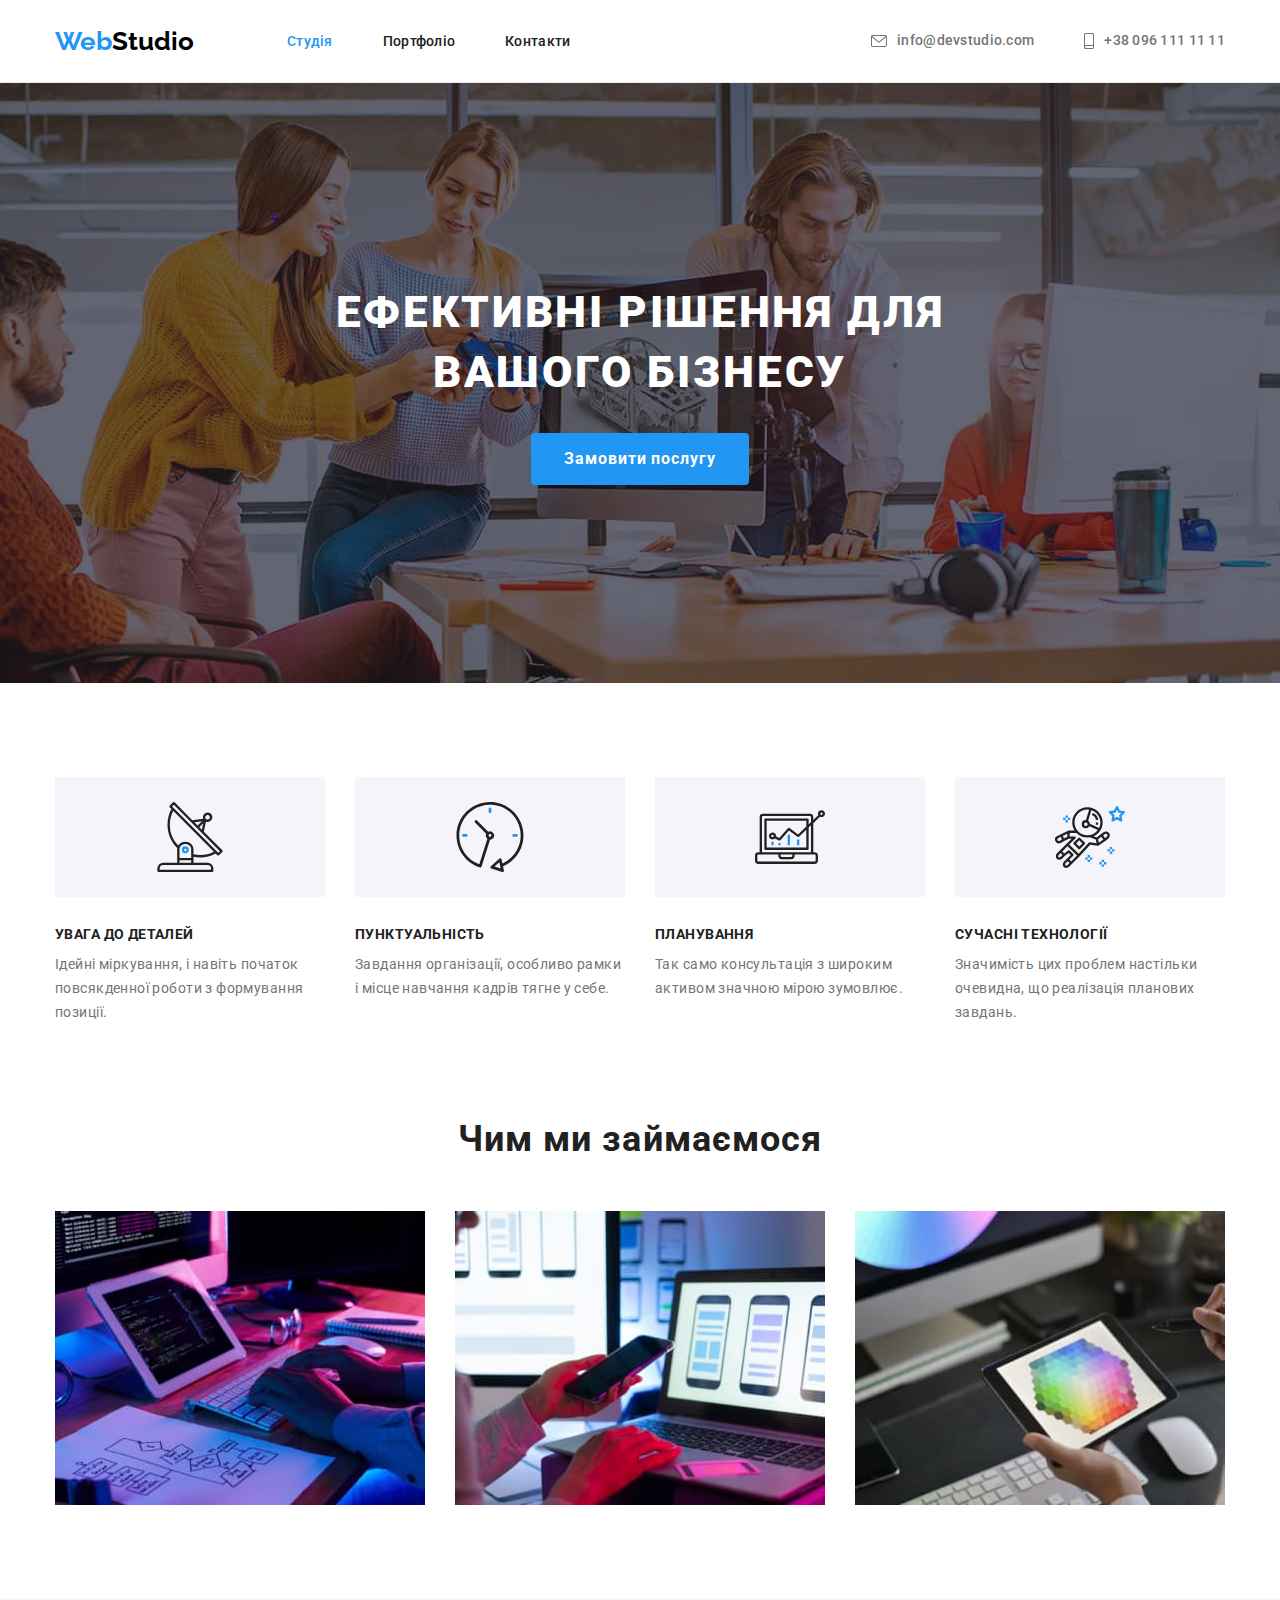
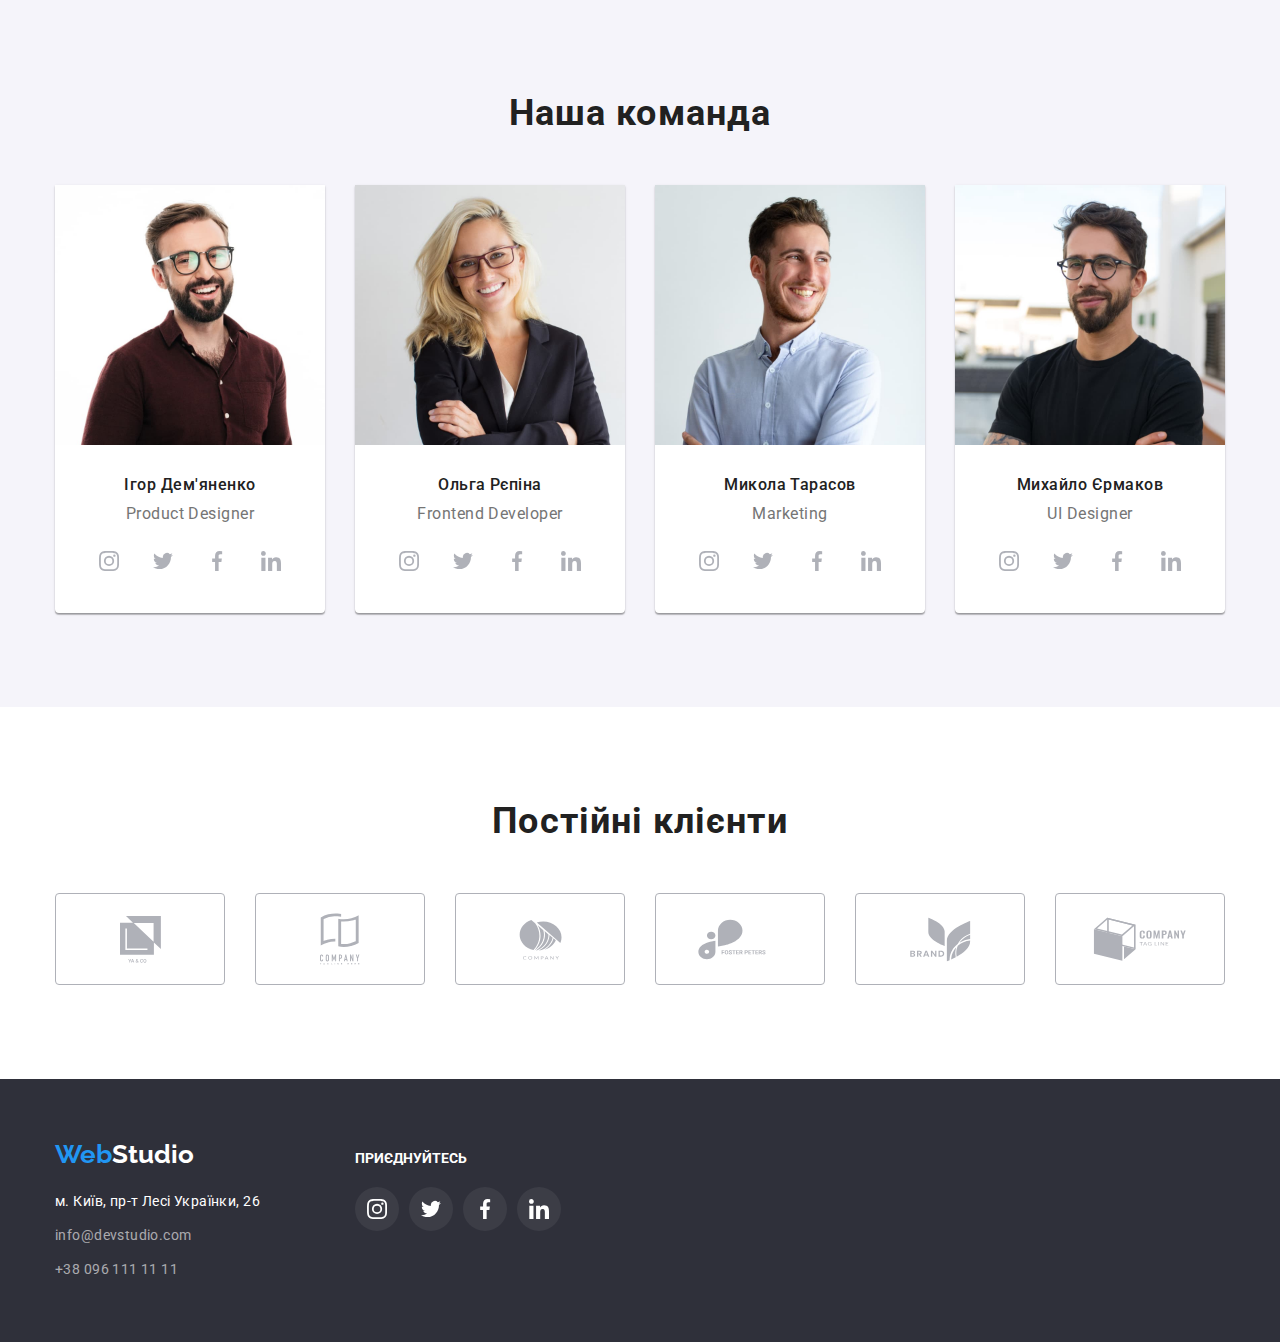
==== index.html @ 48b03d6f "Initial commit" ====
<!DOCTYPE html>
<html lang="uk">
  <head>
    <meta charset="UTF-8" />
    <meta http-equiv="X-UA-Compatible" content="IE=edge" />
    <meta name="viewport" content="width=device-width, initial-scale=1.0" />
    <title>Веб Студія</title>
    <link rel="preconnect" href="https://fonts.googleapis.com" />
    <link rel="preconnect" href="https://fonts.gstatic.com" crossorigin />
    <link
      rel="stylesheet"
      href="https://fonts.googleapis.com/css2?family=Raleway:wght@700&family=Roboto:wght@400;500;700;900&display=swap"
    />
    <link
      rel="stylesheet"
      href="https://cdnjs.cloudflare.com/ajax/libs/modern-normalize/1.1.0/modern-normalize.min.css"
    />
    <link rel="stylesheet" href="./css/styles.css" />
  </head>

  <body>
    <header class="page-header">
      <div class="header container">
        <nav class="nav-header">
          <div class="header-logo">
            <a lang="en" href="./index.html" class="logo"
              >Web<span class="header-studio-logo">Studio</span></a
            >
          </div>
          <ul class="nav-list">
            <li class="nav-list-item">
              <a href="#" class="link current">Студія</a>
            </li>
            <li class="nav-list-item">
              <a href="./portfolio.html" class="link">Портфоліо</a>
            </li>
            <li class="nav-list-item"><a href="#" class="link">Контакти</a></li>
          </ul>
        </nav>
        <ul class="header-contacts">
          <li>
            
              <a href="mailto:info@devstudio.com" class="header-link">
              <svg class="icon-link" width="16" height="12">
                <use href="./images/symbol-defs2.svg#icon-envelope1"></svg>info@devstudio.com</a>
           
          </li>
          <li>
              <a href="tel:+380961111111" class="header-link">
              <svg class="icon-link" width="10" height="16">
                <use href="./images/symbol-defs2.svg#icon-smartphone"></use></svg>
              +38 096 111 11 11</a>
          </li>  
            
        </ul>
      </div>
    </header>
    <main>
      <section class="hero">
        <h1 class="main-heading">Ефективні рішення для вашого бізнесу</h1>
        <button class="hero-btn" type="button">Замовити послугу</button>
      </section>
      <section class="properties">
        <div class="properties-style container">
          <h2 class="hidden">Особливості</h2>

          <ul class="property-list">
            <li class="propery-item">
              <div class="property-icon">
                  <svg width="70" height="70">
                    <use href="./images/symbol-defs2.svg#icon-antenna"></use></svg>
              </div>
              <h3 class="property-title">УВАГА ДО ДЕТАЛЕЙ</h3>
              <p class="property-dscr">
                Ідейні міркування, і навіть початок повсякденної роботи з
                формування позиції.
              </p>
            </li>
            <li class="propery-item">
              <div class="property-icon">
                  <svg width="70" height="70">
                    <use href="./images/symbol-defs2.svg#icon-clock"></use></svg>
              </div>
              <h3 class="property-title">ПУНКТУАЛЬНІСТЬ</h3>
              <p class="property-dscr">
                Завдання організації, особливо рамки і місце навчання кадрів
                тягне у себе.
              </p>
            </li>
            <li class="propery-item">
              <div class="property-icon">
                  <svg width="70" height="70">
                    <use href="./images/symbol-defs2.svg#icon-diagram"></use></svg>
              </div>
              <h3 class="property-title">ПЛАНУВАННЯ</h3>
              <p class="property-dscr">
                Так само консультація з широким активом значною мірою зумовлює.
              </p>
            </li>
            <li class="propery-item">
              <div class="property-icon">
                  <svg width="70" height="70">
                    <use href="./images/symbol-defs2.svg#icon-astronaut"></use></svg>
              </div>
              <h3 class="property-title">СУЧАСНІ ТЕХНОЛОГІЇ</h3>
              <p class="property-dscr">
                Значимість цих проблем настільки очевидна, що реалізація
                планових завдань.
              </p>
            </li>
          </ul>
        </div>
      </section>
      <section class="whatwedo-section">
        <div class="whatwedo-styles container">
          <h2 class="whatwedo title">Чим ми займаємося</h2>
          <ul class="whatwedo-list">
            <li>
              <img
                src="./images/img.what.we.do1.jpg"
                alt="Розробник працюе над вебсайтом"
                width="370"
              />
            </li>
            <li>
              <img
                src="./images/img.what.we.do2.jpg"
                alt="Розробник працює над додатком"
                width="370"
              />
            </li>
            <li>
              <img
                src="./images/img.wkhat.we.do3.jpg"
                alt="Дизайнер обирає колір"
                width="370"
              />
            </li>
          </ul>
        </div>
      </section>
      <section class="ourteam-section">
        <div class="ourteam-block container">
          <h2 class="ourteam title">Наша команда</h2>
          <ul class="ourteam-list">
            <li class="ourteam-item">
              <img
                src="./images/img.our.team1.jpg"
                alt="Ігор Дем'яненко"
                width="270"
              />
              <h3 class="name">Ігор Дем'яненко</h3>
              <p class="position" lang="en">Product Designer</p>
              <ul class="card-list">
                <li class="card-list-item"><a href="#" target="_blank" rel="noopener noreffer nofollow" class="card-link"><svg class="icon-card" width="20" height="20">
                  <use href="./images/symbol-defs2.svg#icon-instagram"></use></svg></a></li>
                <li class="card-list-item"><a href="#" target="_blank" rel="noopener noreffer nofollow" class="card-link"><svg class="icon-card" width="20" height="20">
                  <use href="./images/symbol-defs2.svg#icon-twitter"></use></svg></a></li>
                <li class="card-list-item"><a href="#" target="_blank" rel="noopener noreffer nofollow" class="card-link"><svg class="icon-card" width="20" height="20">
                  <use href="./images/symbol-defs2.svg#icon-facebook"></use></svg></a></li>
                <li class="card-list-item"><a href="#" target="_blank" rel="noopener noreffer nofollow" class="card-link"><svg class="icon-card" width="20" height="20">
                  <use href="./images/symbol-defs2.svg#icon-linkedin"></use></svg></a></li>
              </ul>
            </li>
            <li class="ourteam-item">
              <img
                src="./images/img.our.team2.jpg"
                alt="Ольга Рєпіна"
                width="270"
              />
              <h3 class="name">Ольга Рєпіна</h3>
              <p class="position" lang="en">Frontend Developer</p>
              <ul class="card-list">
                <li class="card-list-item"><a href="#" target="_blank" rel="noopener noreffer nofollow" class="card-link"><svg class="icon-card" width="20" height="20">
                  <use href="./images/symbol-defs2.svg#icon-instagram"></use></svg></a></li>
                <li class="card-list-item"><a href="#" target="_blank" rel="noopener noreffer nofollow" class="card-link"><svg class="icon-card" width="20" height="20">
                  <use href="./images/symbol-defs2.svg#icon-twitter"></use></svg></a></li>
                <li class="card-list-item"><a href="#" target="_blank" rel="noopener noreffer nofollow" class="card-link"><svg class="icon-card" width="20" height="20">
                  <use href="./images/symbol-defs2.svg#icon-facebook"></use></svg></a></li>
                <li class="card-list-item"><a href="#" target="_blank" rel="noopener noreffer nofollow" class="card-link"><svg class="icon-card" width="20" height="20">
                  <use href="./images/symbol-defs2.svg#icon-linkedin"></use></svg></a></li>
              </ul>
            </li>
            <li class="ourteam-item">
              <img
                src="./images/img.our.team3.jpg"
                alt="Микола Тарасов"
                width="270"
              />
              <h3 class="name">Микола Тарасов</h3>
              <p class="position" lang="en">Marketing</p>
              <ul class="card-list">
                <li class="card-list-item"><a href="#" target="_blank" rel="noopener noreffer nofollow" class="card-link"><svg class="icon-card" width="20" height="20">
                  <use href="./images/symbol-defs2.svg#icon-instagram"></use></svg></a></li>
                <li class="card-list-item"><a href="#" target="_blank" rel="noopener noreffer nofollow" class="card-link"><svg class="icon-card" width="20" height="20">
                  <use href="./images/symbol-defs2.svg#icon-twitter"></use></svg></a></li>
                <li class="card-list-item"><a href="#" target="_blank" rel="noopener noreffer nofollow" class="card-link"><svg class="icon-card" width="20" height="20">
                  <use href="./images/symbol-defs2.svg#icon-facebook"></use></svg></a></li>
                <li class="card-list-item"><a href="#" target="_blank" rel="noopener noreffer nofollow" class="card-link"><svg class="icon-card" width="20" height="20">
                  <use href="./images/symbol-defs2.svg#icon-linkedin"></use></svg></a></li>
              </ul>
            </li>
            <li class="ourteam-item">
              <img
                src="./images/img.our.team4.jpg"
                alt="Михайло Єрмаков"
                width="270"
              />
              <h3 class="name">Михайло Єрмаков</h3>
              <p class="position" lang="en">UI Designer</p>
              <ul class="card-list">
                <li class="card-list-item"><a href="#" target="_blank" rel="noopener noreffer nofollow" class="card-link"><svg class="icon-card" width="20" height="20">
                  <use href="./images/symbol-defs2.svg#icon-instagram"></use></svg></a></li>
                <li class="card-list-item"><a href="#" target="_blank" rel="noopener noreffer nofollow" class="card-link"><svg class="icon-card" width="20" height="20">
                  <use href="./images/symbol-defs2.svg#icon-twitter"></use></svg></a></li>
                <li class="card-list-item"><a href="#" target="_blank" rel="noopener noreffer nofollow" class="card-link"><svg class="icon-card" width="20" height="20">
                  <use href="./images/symbol-defs2.svg#icon-facebook"></use></svg></a></li>
                <li class="card-list-item"><a href="#" target="_blank" rel="noopener noreffer nofollow" class="card-link"><svg class="icon-card" width="20" height="20">
                  <use href="./images/symbol-defs2.svg#icon-linkedin"></use></svg></a></li>
              </ul>
            </li>
          </ul>
        </div>
      </section>
      <section class="our-clients">
        <div class="container">
          <h2 class="clients title">Постійні клієнти</h2>
          <ul class="clients-list">
            <li class="clients-list-item"><a href="#" target="_blank" rel="noopener noreffer nofollow" class="clients-link"><svg class="icon-clients" width="41" height="47">
                  <use href="./images/symbol-defs2.svg#icon-group1"></use></svg></a>
            </li>      
            <li class="clients-list-item"><a href="#" target="_blank" rel="noopener noreffer nofollow" class="clients-link"><svg class="icon-clients" width="40" height="52">
                  <use href="./images/symbol-defs2.svg#icon-group2"></use></svg></a></li>
            <li class="clients-list-item"><a href="#" target="_blank" rel="noopener noreffer nofollow" class="clients-link"><svg class="icon-clients" width="43" height="41">
                  <use href="./images/symbol-defs2.svg#icon-group3"></use></svg></a></li>
            <li class="clients-list-item"><a href="#" target="_blank" rel="noopener noreffer nofollow" class="clients-link"><svg class="icon-clients" width="84" height="41">
                  <use href="./images/symbol-defs2.svg#icon-group4"></use></svg></a></li>
            <li class="clients-list-item"><a href="#" target="_blank" rel="noopener noreffer nofollow" class="clients-link"><svg class="icon-clients" width="63" height="45">
                  <use href="./images/symbol-defs2.svg#icon-group5"></use></svg></a></li>
            <li class="clients-list-item"><a href="#" target="_blank" rel="noopener noreffer nofollow" class="clients-link"><svg class="icon-clients" width="94" height="44">
                  <use href="./images/symbol-defs2.svg#icon-group6"></use></svg></a></li>
          </ul>
        </div>
      </section>
    </main>
    <footer class="footer">
      <div class="footer-items container">
          <div class="footer-blocks-item">       
              <div class="logo-footer">
                <a lang="en" href="./index.html" class="logo"
                  >Web<span class="footer-studio-logo">Studio</span>
                </a>
              </div>
              <address class="adress">
                <ul class="adress-list">
                  <li>
                    <a
                      href="https://www.google.com/maps/place/Lesi+Ukrainky+Blvd,+26,+Kyiv,+Ukraine,+02000/@50.4265605,30.5364733,16.65z/data=!4m5!3m4!1s0x40d4cf0e033ecbe9:0x57a4dffefec77da0!8m2!3d50.4265807!4d30.5383858"
                      class="adress-link"
                      target="_blank"
                      rel="noreferrer noopener"
                      >м. Київ, пр-т Лесі Українки, 26
                    </a>
                  </li>
                  <li>
                    <a href="mailto:info@devstudio.com" class="footer-link"
                      >info@devstudio.com
                    </a>
                  </li>
                  <li>
                    <a href="tel:+380961111111" class="footer-link"
                      >+38 096 111 11 11
                    </a>
                  </li>
                </ul>
              </address>
          </div>
          <div class="footer-blocks-item"> 
            <p class="join-item">приєднуйтесь</p>
            <ul class="footer-social-list">
                <li class="social-item"><a href="#" target="_blank" rel="noopener noreffer nofollow" class="footer-social-link"><svg class="icon-social" width="20" height="20">
                  <use href="./images/symbol-defs2.svg#icon-instagram"></use></svg></a></li>
                <li class="social-item"><a href="#" target="_blank" rel="noopener noreffer nofollow" class="footer-social-link"><svg class="icon-social" width="20" height="20">
                  <use href="./images/symbol-defs2.svg#icon-twitter"></use></svg></a></li>
                <li class="social-item"><a href="#" target="_blank" rel="noopener noreffer nofollow" class="footer-social-link"><svg class="icon-social" width="20" height="20">
                  <use href="./images/symbol-defs2.svg#icon-facebook"></use></svg></a></li>
                <li class="social-item"><a href="#" target="_blank" rel="noopener noreffer nofollow" class="footer-social-link"><svg class="icon-social" width="20" height="20">
                  <use href="./images/symbol-defs2.svg#icon-linkedin"></use></svg></a></li>
            </ul>
          </div>
        </ul>
      </div>
    </footer>
  </body>
</html>
---- css/styles.css ----
/* #FFFFFF main-white */
/* #2196F3  main-blue*/
/* #212121  title-black*/
/* #757575  primery-text-color*/
/* #EEEEEE btns-grey */
/* #F5F4FA ourteam-background */
/* #000000 logo-black */
/* #2F303A footer-hero-bckgrnd-blck */
:root {
    --primery-text-color: #757575;
    --title-black-color: #212121;
    --main-white-coloor: #FFFFFF;
    --main-blue-color: #2196F3;
    --logo-black-color: #000000;
    --footer-hero-background-color: #2F303A;
    --ourteam-background-color: #F5F4FA;
    --buttons-grey-color: #EEEEEE;
    --footer-link-color: rgba(255, 255, 255, 0.6);
    --header-border-line: #ECECEC;
    --filter-background-color: #F5F5F5
}

body {
    font-family: 'Roboto', sans-serif;
    background-color: var(--main-white-coloor);
    color: var(--primery-text-color);
}

ul {
    list-style: none;
    padding-left: 0;
}

h1,
h2,
h3,
h4,
h5,
h6,
p,
ul {
    margin: 0;
}

.container {
    width: 1200px;
    padding-left: 15px;
    padding-right: 15px;
    margin-right: auto;
    margin-left: auto;
}

.page-header {
    border-bottom: 1px solid var(--header-border-line);
    align-items: center;
}

.header {
    display: flex;
    align-items: center;
    justify-content: space-between;
}

.header-logo {
    margin-right: 93px;
    display: flex;
    align-items: center;
}


.header-studio-logo {
    color: var(--logo-black-color);
}

.nav-header {
    display: flex;
}

.nav-list {
    display: flex;
    align-items: center;
}

.link {
    display: block;
    padding: 35px 0 35px 0;
}

.nav-list li:not(:first-child) {
    margin-left: 50px;

}

.header-contacts {
    display: flex;

}

.header-contacts li:not(:first-child) {
    margin-left: 50px;

}

.logo {
    font-family: 'Raleway', sans-serif;
    font-weight: 700;
    font-size: 26px;
    line-height: 1.19;
    text-decoration: none;
    color: var(--main-blue-color);

}


.logo:hover .header-studio-logo,
.logo:focus .header-studio-logo {
    color: var(--main-blue-color);
}




.nav-list .link.current {
    color: var(--main-blue-color);
}

.nav-list .link {
    font-family: 'Roboto', sans-serif;
    font-style: normal;
    font-weight: 500;
    font-size: 14px;
    line-height: 0.88;
    letter-spacing: 0.02em;
    color: var(--title-black-color);
    text-decoration: none;
}

.link:hover,
.link:focus {
    color: var(--main-blue-color);
}

.header-contacts .header-link {
    font-family: 'Roboto', sans-serif;
    font-style: normal;
    font-weight: 500;
    display: flex;
    align-items: center;
    font-size: 14px;
    line-height: 1.14;
    letter-spacing: 0.02em;
    color: var(--primery-text-color);
    text-decoration: none;
}

.header-link:hover,
.header-link:focus {
    color: var(--main-blue-color);
}

.icon-link {
    margin-right: 10px;
    fill: currentColor;
}


/* hero section */
.hero {
    background-color: #C4C4C4;
    text-align: center;
    padding: 200px 0 200px 0;
    background-image: linear-gradient(to right, rgba(47, 48, 58, 0.4), rgba(47, 48, 58, 0.4)), url(../images/background.img.jpg);
    height: 600px;
    max-width: 1600px;
    margin-left: auto;
    margin-right: auto;
    background-size: cover;
    background-position: center;
    background-repeat: no-repeat;
}

.main-heading {
    font-family: 'Roboto', sans-serif;
    font-style: normal;
    font-weight: 900;
    font-size: 44px;
    line-height: 1.36;

    letter-spacing: 0.06em;
    text-transform: uppercase;
    color: var(--main-white-coloor);
    margin-bottom: 30px;
    margin-left: auto;
    margin-right: auto;

    max-width: 696px;
}

.hero-btn {
    background-color: var(--main-blue-color);
    font-family: 'Roboto', sans-serif;
    font-style: normal;
    font-weight: 700;
    font-size: 16px;
    line-height: 1.88;
    align-items: center;
    text-align: center;
    letter-spacing: 0.06em;
    color: var(--main-white-coloor);
    cursor: pointer;

    border: 1px solid transparent;
    border-radius: 4px;
    display: inline-block;
    padding: 10px 32px;
    min-width: 216px;
}

.hero-btn:hover,
.hero-btn:focus {
    box-shadow: 0px 4px 4px rgba(0, 0, 0, 0.15);
}

/* section особливості */
.hidden {
    position: absolute;
    width: 1px;
    height: 1px;
    margin: -1px;
    border: 0;
    padding: 0;

    white-space: nowrap;
    clip-path: inset(100%);
    clip: rect(0 0 0 0);
    overflow: hidden;
}

.properties {

    padding: 94px 0 94px 0;

}

.property-list {
    display: flex;
    gap: 30px;
}

.property-icon {
    display: flex;
    width: 270px;
    height: 120px;
    background-color: var(--ourteam-background-color);
    justify-content: center;
    align-items: center;
    margin-bottom: 30px;
}

.property-item {
    max-width: 270px;
}

.property-title {
    font-family: 'Roboto', sans-serif;
    font-style: normal;
    font-weight: 700;
    font-size: 14px;
    line-height: 1.14;
    letter-spacing: 0.03em;
    text-transform: uppercase;
    color: var(--title-black-color);
    margin-bottom: 10px;
}

.property-dscr {
    font-size: 14px;
    line-height: 1.71;
    letter-spacing: 0.03em;
}

/* section Чим ми займаємося */
.whatwedo-section {
    padding-top: 0;
    padding-bottom: 94px;

}

.title {
    font-family: 'Roboto', sans-serif;
    font-style: normal;
    font-weight: 700;
    font-size: 36px;
    line-height: 1.166;
    text-align: center;
    letter-spacing: 0.03em;
    color: var(--title-black-color);
    margin-bottom: 50px;
}



.whatwedo-list {
    display: flex;
    justify-content: space-between;
    gap: 30px;
}

.whatwedo-list img {
    display: block;
}

/* section Наша команда */
.ourteam-section {
    padding: 94px 0 94px 0;
    background-color: var(--ourteam-background-color);
}



.ourteam-list {
    display: flex;
    justify-content: space-between;
    gap: 30px;

}

.ourteam-item {
    background: #FFFFFF;
    box-shadow: 0px 2px 1px rgba(0, 0, 0, 0.2), 0px 1px 1px rgba(0, 0, 0, 0.14), 0px 1px 3px rgba(0, 0, 0, 0.12);
    border-radius: 0px 0px 4px 4px;

}

.ourteam-item img {
    display: block;
    margin-bottom: 30px;
}


.name {
    font-family: 'Roboto', sans-serif;
    font-style: normal;
    font-weight: 500;
    font-size: 16px;
    line-height: 1.19;
    letter-spacing: 0.03em;
    color: var(--title-black-color);
    text-align: center;
    margin-bottom: 10px;
}

.position {
    font-size: 16px;
    line-height: 1.19;
    letter-spacing: 0.03em;
    text-align: center;
    margin-bottom: 16px;
}

.card-list {
    display: flex;
    justify-content: center;
    gap: 10px;
    margin-bottom: 30px;
}


.card-list-item {
    width: 44px;
    height: 44px;
}

.card-link {
    fill: currentColor;
}

.card-link {
    display: flex;
    justify-content: center;
    align-items: center;
    width: 100%;
    height: 100%;
    color: #AFB1B8;
    border-radius: 50%;
    /* border: 1px solid red; */
}

.card-link:hover,
.card-link:focus {
    background-color: var(--main-blue-color);
    color: var(--main-white-coloor);

}

/* our clients */
.our-clients {
    padding-top: 94px;
    padding-bottom: 94px;
}

.clients-list {
    display: flex;
    justify-content: center;
    gap: 30px;
}

.clients-list-item {
    width: 170px;
    height: 92px;

}

.clients-link {
    display: flex;
    color: #AFB1B8;
    border: 1px solid #AFB1B8;
    border-radius: 4px;
    justify-content: center;
    align-items: center;
    width: 100%;
    height: 100%;
}

.icon-clients {
    fill: currentColor;
}

.clients-link:hover,
.clients-link:focus {
    color: var(--main-blue-color);
    border-color: var(--main-blue-color);
}



/* footer */
.footer-items {
    display: flex;
    justify-content: flex-start;
    align-items: baseline;
    gap: 95px;
}

.join-item {
    font-size: 14px;
    font-weight: 700;
    line-height: 1.14;
    text-transform: uppercase;
    color: var(--main-white-coloor);
    margin-bottom: 20px;
}

.footer-social-list {
    display: flex;
    justify-content: flex-start;
    gap: 10px;
}

.social-item {
    width: 44px;
    height: 44px;
}

.footer-social-link {
    display: flex;
    justify-content: center;
    align-items: center;
    color: var(--main-white-coloor);
    width: 100%;
    height: 100%;
    border-radius: 50%;
    background-color: #FFFFFF10;
}

.footer-social-link:hover,
.footer-social-link:focus {
    background-color: var(--main-blue-color);
}

.icon-social {
    fill: currentColor;
}

.logo:hover .footer-studio-logo,
.logo:focus .footer-studio-logo {
    color: var(--main-blue-color);
}

.footer {
    background-color: var(--footer-hero-background-color);
    padding: 60px 0 60px 0;
}

.footer-studio-logo {
    color: var(--main-white-coloor);
}

.logo-footer {
    margin-bottom: 20px;
}

.adress-link {
    font-family: 'Roboto', sans-serif;
    font-style: normal;
    font-size: 14px;
    line-height: 1.71;
    letter-spacing: 0.03em;
    color: var(--main-white-coloor);
    text-decoration: none;
}

.adress-list li:not(:last-child) {
    margin-bottom: 10px;
}

.adress-link:hover,
.adress-link:focus {
    color: var(--main-blue-color);
}

.footer-link {
    font-family: 'Roboto', sans-serif;
    font-style: normal;
    font-size: 14px;
    line-height: 1.71;
    letter-spacing: 0.03em;
    color: var(--footer-link-color);
    text-decoration: none;
}

.footer-link:hover,
.footer-link:focus {
    color: var(--main-blue-color);
}

/* filteer section */
/* .portfolio-main {
    padding: 94px 0 94px 0;
    background-color: var(--main-white-coloor);
} */
.portfolio-sectiion {
    padding-top: 94px;
    padding-bottom: 94px;
}

.filer-btn-list {
    display: flex;
    justify-content: center;

    gap: 8px;
    margin-bottom: 50px;
}

.filter-btn {
    font-family: 'Roboto', sans-serif;
    font-style: normal;
    font-weight: 500;
    font-size: 16px;
    line-height: 1.62;
    text-align: center;
    letter-spacing: 0.03em;
    color: var(--title-black-color);
    background-color: var(--buttons-grey-color);
    cursor: pointer;
    border-color: transparent;
    padding: 6px 22px 6px 22px;
    border-radius: 4px;
}

.filter-btn:hover,
.filter-btn:focus {
    background-color: var(--main-blue-color);
    color: var(--main-white-coloor);
    box-shadow: 0px 2px 2px rgba(0, 0, 0, 0.12), 0px 1px 2px rgba(0, 0, 0, 0.08), 0px 3px 1px rgba(0, 0, 0, 0.1);
}

.filter-list {
    display: flex;
    flex-wrap: wrap;


}

.filter-list li {


    margin-right: 30px;
    margin-bottom: 30px;
    width: 370px;
}


.filter-list li:nth-child(3n) {
    margin-right: 0;
}

.filter-list li:nth-last-child(-n+3) {
    margin-bottom: 0;
}

.filter-list img {
    display: block;
    /* margin-bottom: 20px; */
}

.filter-item {
    font-family: 'Roboto', sans-serif;
    font-style: normal;
    font-weight: 700;
    font-size: 18px;
    line-height: 2;
    letter-spacing: 0.06em;
    color: var(--title-black-color);
}

.card-border {
    background: #FFFFFF;
    border-left: 1px solid #EEEEEE;
    border-bottom: 1px solid #EEEEEE;
    border-right: 1px solid #EEEEEE;
    padding: 20px 24px 20px 24px;

}

.portfolio-card-link {
    display: block;
    text-decoration: none;
}

.portfolio-card-link:hover,
.portfolio-card-link:focus {
    box-shadow: 1px 4px 6px rgba(0, 0, 0, 0.16), 0px 4px 4px rgba(0, 0, 0, 0.06), 0px 1px 1px rgba(0, 0, 0, 0.12);


}

.item-dscr {
    font-family: 'Roboto', sans-serif;
    font-style: normal;
    font-size: 16px;
    line-height: 1.88;
    letter-spacing: 0.03em;
    color: var(--primery-text-color);
    margin-top: 4px;
}
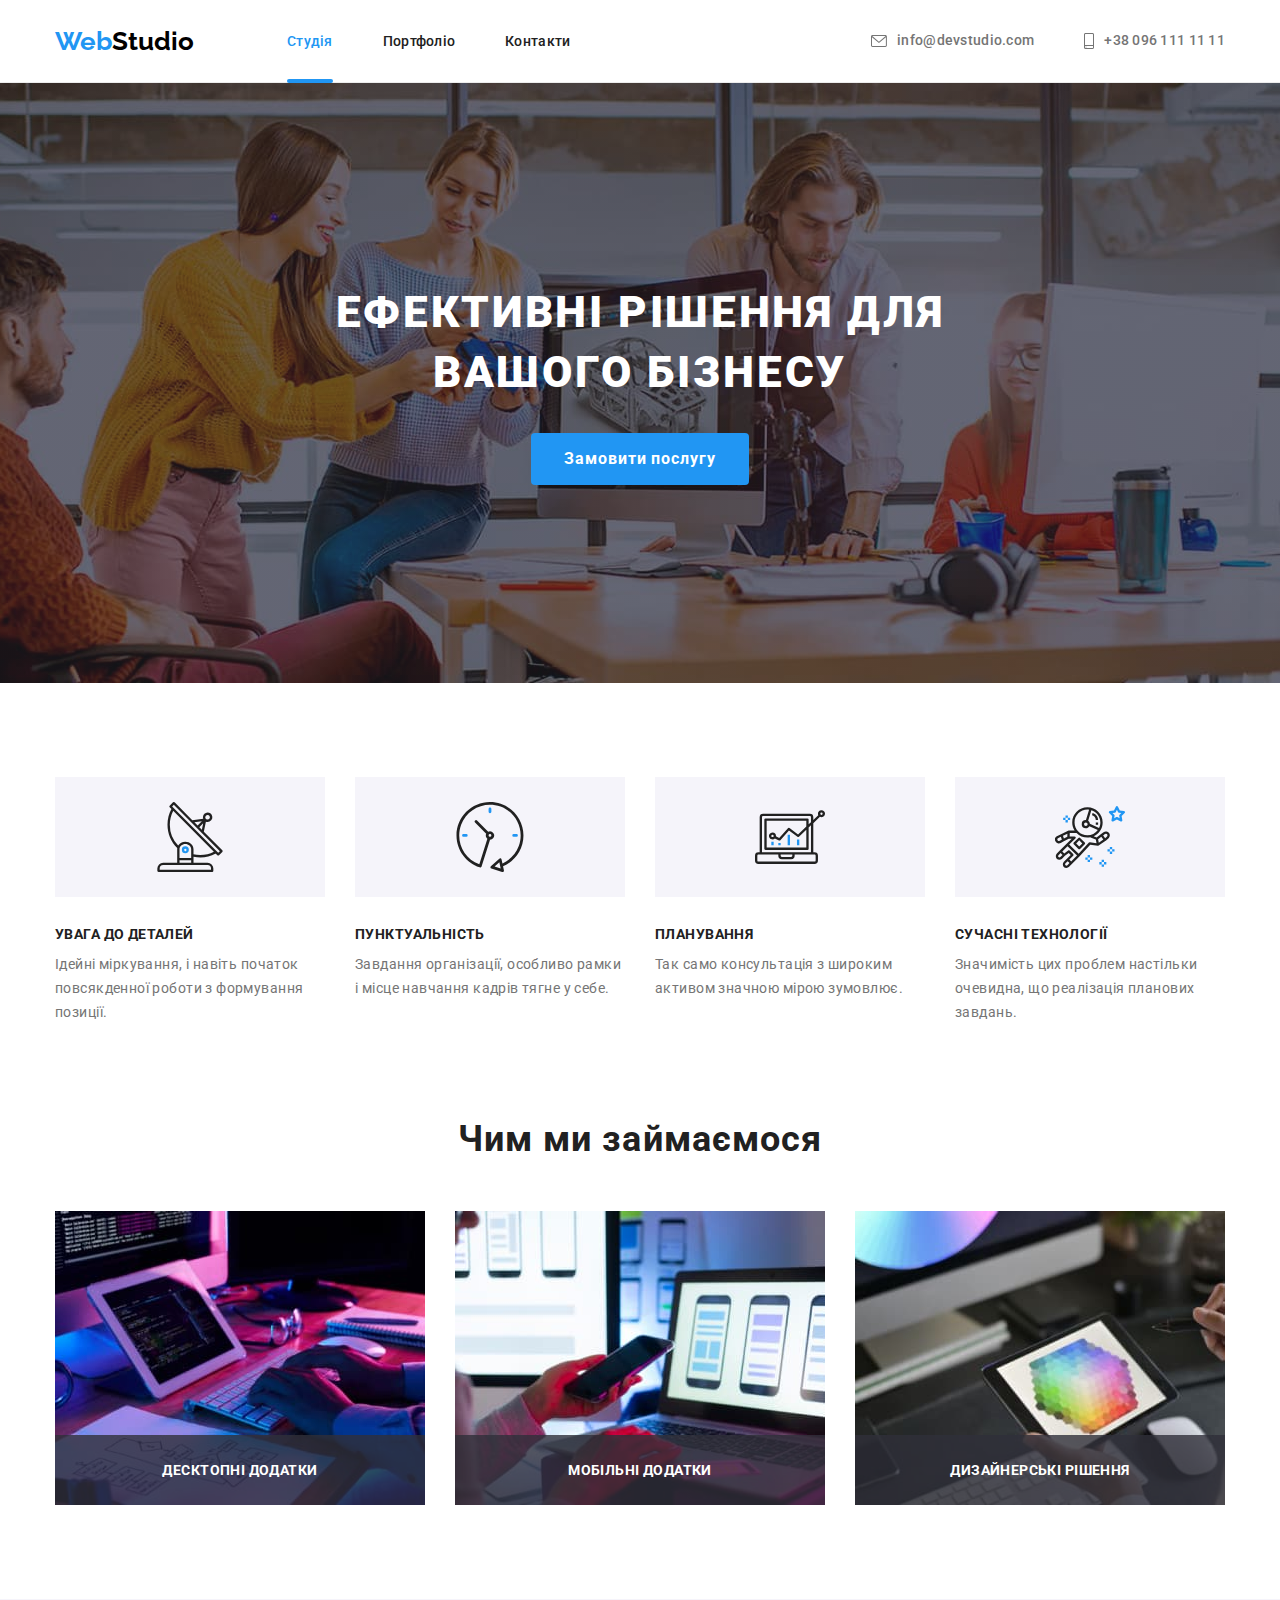
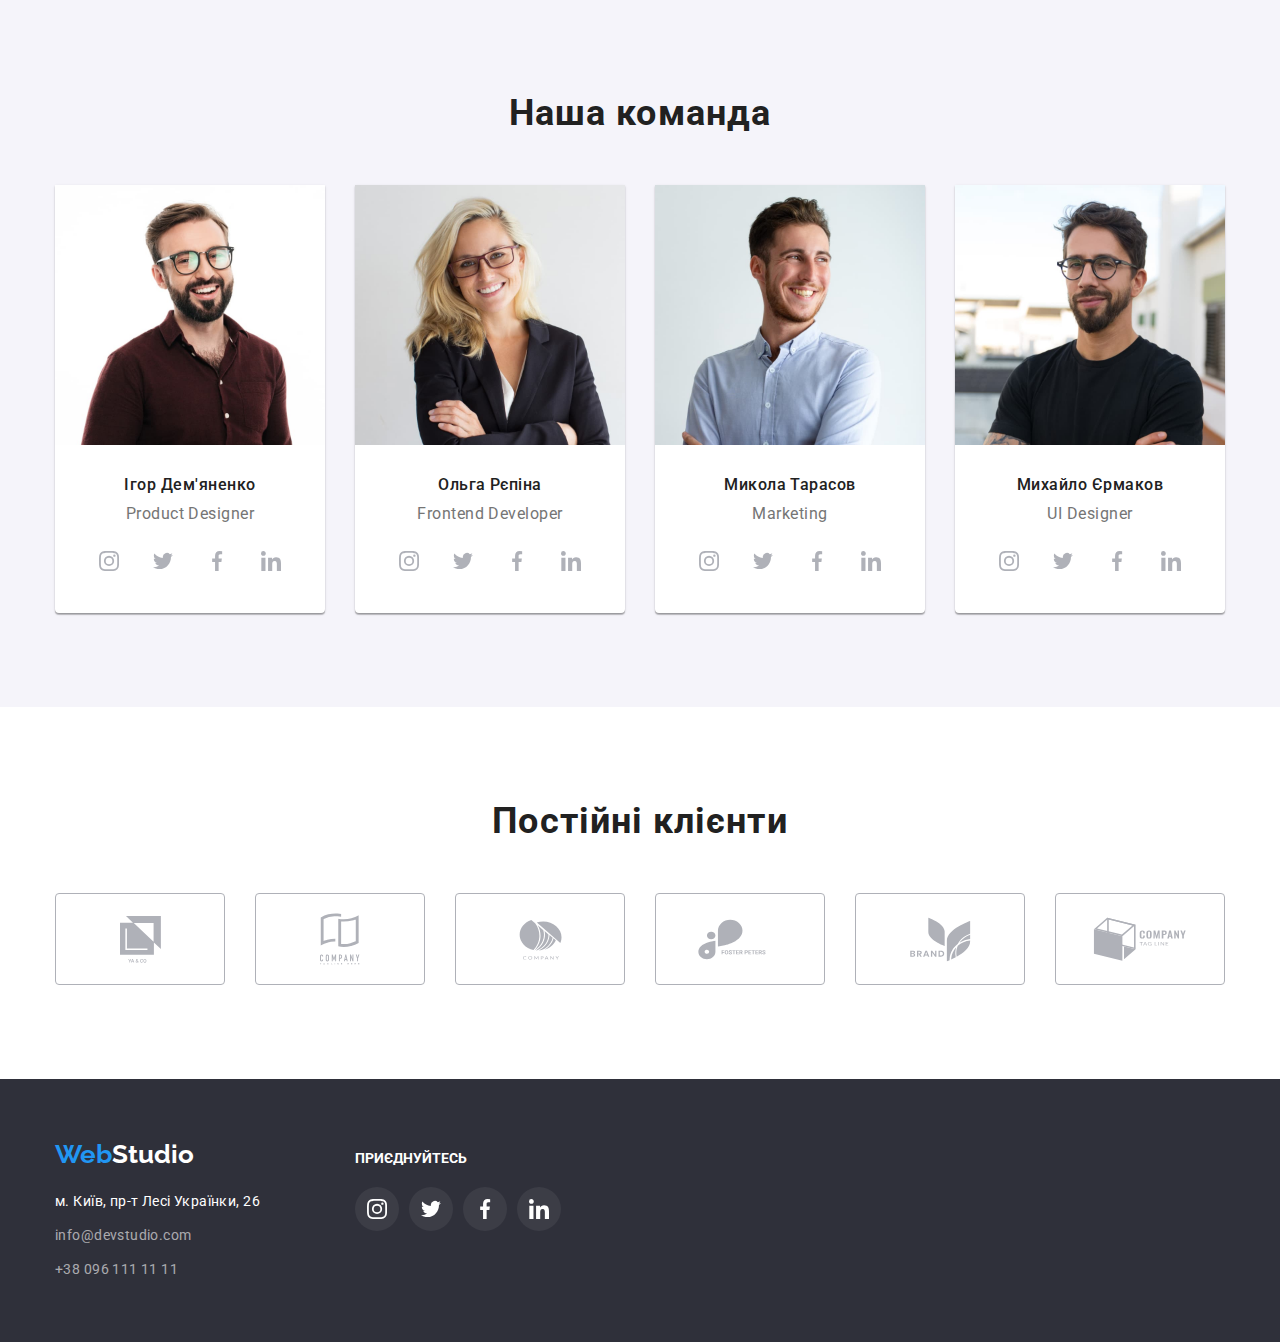
==== commit e96d0ff9: "modal is not done" ====
--- a/index.html
+++ b/index.html
@@ -116,25 +116,35 @@
           <h2 class="whatwedo title">Чим ми займаємося</h2>
           <ul class="whatwedo-list">
             <li>
+              <div class="whatwedo-dscr-wrap">
               <img
                 src="./images/img.what.we.do1.jpg"
                 alt="Розробник працюе над вебсайтом"
                 width="370"
               />
+              <p class="whatwedo-dscr">Десктопні додатки</p>
+              </div>
             </li>
             <li>
+              <div class="whatwedo-dscr-wrap">
               <img
                 src="./images/img.what.we.do2.jpg"
                 alt="Розробник працює над додатком"
                 width="370"
               />
+              <p class="whatwedo-dscr">Мобільні додатки</p>  
+              
+              </div>
             </li>
             <li>
+              <div class="whatwedo-dscr-wrap">
               <img
                 src="./images/img.wkhat.we.do3.jpg"
                 alt="Дизайнер обирає колір"
                 width="370"
               />
+              <p class="whatwedo-dscr">Дизайнерські рішення</p>
+              </div>
             </li>
           </ul>
         </div>
--- a/css/styles.css
+++ b/css/styles.css
@@ -65,8 +65,12 @@
     margin-right: 93px;
     display: flex;
     align-items: center;
-}
-
+
+}
+
+.header-studio-logo {
+    transition: color 250ms cubic-bezier(0.4, 0, 0.2, 1);
+}
 
 .header-studio-logo {
     color: var(--logo-black-color);
@@ -108,6 +112,8 @@
     line-height: 1.19;
     text-decoration: none;
     color: var(--main-blue-color);
+    transition: color 250ms cubic-bezier(0.4, 0, 0.2, 1);
+    ;
 
 }
 
@@ -121,6 +127,7 @@
 
 
 .nav-list .link.current {
+    position: relative;
     color: var(--main-blue-color);
 }
 
@@ -133,11 +140,27 @@
     letter-spacing: 0.02em;
     color: var(--title-black-color);
     text-decoration: none;
+    transition: color 250ms cubic-bezier(0.4, 0, 0.2, 1);
+    ;
 }
 
 .link:hover,
 .link:focus {
     color: var(--main-blue-color);
+}
+
+
+.nav-list .link.current::after {
+    content: '';
+    position: absolute;
+    display: inline-block;
+    bottom: -1px;
+    left: 0;
+    width: 100%;
+    height: 4px;
+    border-radius: 2px;
+    background-color: var(--main-blue-color);
+
 }
 
 .header-contacts .header-link {
@@ -151,6 +174,7 @@
     letter-spacing: 0.02em;
     color: var(--primery-text-color);
     text-decoration: none;
+    transition: color 250ms cubic-bezier(0.4, 0, 0.2, 1);
 }
 
 .header-link:hover,
@@ -306,8 +330,32 @@
     gap: 30px;
 }
 
+.whatwedo-dscr-wrap {
+    position: relative;
+}
+
 .whatwedo-list img {
     display: block;
+
+}
+
+.whatwedo-dscr {
+    position: absolute;
+    bottom: 0;
+    left: 0;
+    width: 100%;
+    height: 70px;
+    display: flex;
+    justify-content: center;
+    align-items: center;
+    text-transform: uppercase;
+    font-family: 'Roboto', sans-serif;
+    font-weight: 700;
+    font-size: 14px;
+    line-height: 1.17;
+    letter-spacing: 0.03em;
+    background-color: rgba(47, 48, 58, 0.8);
+    color: var(--main-white-coloor);
 }
 
 /* section Наша команда */
@@ -383,7 +431,7 @@
     height: 100%;
     color: #AFB1B8;
     border-radius: 50%;
-    /* border: 1px solid red; */
+    transition: background-color 250ms cubic-bezier(0.4, 0, 0.2, 1), color 250ms cubic-bezier(0.4, 0, 0.2, 1);
 }
 
 .card-link:hover,
@@ -420,6 +468,7 @@
     align-items: center;
     width: 100%;
     height: 100%;
+    transition: color 250ms cubic-bezier(0.4, 0, 0.2, 1), border-color 250ms cubic-bezier(0.4, 0, 0.2, 1);
 }
 
 .icon-clients {
@@ -471,6 +520,7 @@
     height: 100%;
     border-radius: 50%;
     background-color: #FFFFFF10;
+    transition: background-color 250ms cubic-bezier(0.4, 0, 0.2, 1);
 }
 
 .footer-social-link:hover,
@@ -494,6 +544,8 @@
 
 .footer-studio-logo {
     color: var(--main-white-coloor);
+    transition: color 250ms cubic-bezier(0.4, 0, 0.2, 1);
+
 }
 
 .logo-footer {
@@ -508,6 +560,7 @@
     letter-spacing: 0.03em;
     color: var(--main-white-coloor);
     text-decoration: none;
+    transition: color 250ms cubic-bezier(0.4, 0, 0.2, 1);
 }
 
 .adress-list li:not(:last-child) {
@@ -527,6 +580,7 @@
     letter-spacing: 0.03em;
     color: var(--footer-link-color);
     text-decoration: none;
+    transition: color 250ms cubic-bezier(0.4, 0, 0.2, 1);
 }
 
 .footer-link:hover,
@@ -534,11 +588,10 @@
     color: var(--main-blue-color);
 }
 
-/* filteer section */
-/* .portfolio-main {
-    padding: 94px 0 94px 0;
-    background-color: var(--main-white-coloor);
-} */
+/* filter section */
+
+
+
 .portfolio-sectiion {
     padding-top: 94px;
     padding-bottom: 94px;
@@ -566,6 +619,8 @@
     border-color: transparent;
     padding: 6px 22px 6px 22px;
     border-radius: 4px;
+    box-shadow: none;
+    transition: background-color 250ms cubic-bezier(0.4, 0, 0.2, 1), color 250ms cubic-bezier(0.4, 0, 0.2, 1), box-shadow 250ms cubic-bezier(0.4, 0, 0.2, 1);
 }
 
 .filter-btn:hover,
@@ -601,7 +656,6 @@
 
 .filter-list img {
     display: block;
-    /* margin-bottom: 20px; */
 }
 
 .filter-item {
@@ -626,6 +680,9 @@
 .portfolio-card-link {
     display: block;
     text-decoration: none;
+    box-shadow: none;
+    transition: box-shadow 250ms cubic-bezier(0.4, 0, 0.2, 1);
+
 }
 
 .portfolio-card-link:hover,
@@ -635,6 +692,36 @@
 
 }
 
+.product-thumb {
+    position: relative;
+    overflow: hidden;
+}
+
+.product-dscr {
+    position: absolute;
+    display: inline-block;
+    top: 0;
+    left: 0;
+    transform: translateY(100%);
+    width: 100%;
+    height: 100%;
+    background-color: rgba(33, 150, 243, 0.9);
+    font-family: 'Roboto', sans-serif;
+    font-weight: 400;
+    font-size: 18px;
+    line-height: 1.56;
+    letter-spacing: 0.03em;
+    color: rgba(255, 255, 255, 1);
+    padding: 63px 24px;
+    transition: transform 250ms cubic-bezier(0.4, 0, 0.2, 1);
+}
+
+
+
+.portfolio-card-link:hover .product-dscr {
+    transform: translateY(0);
+}
+
 .item-dscr {
     font-family: 'Roboto', sans-serif;
     font-style: normal;
